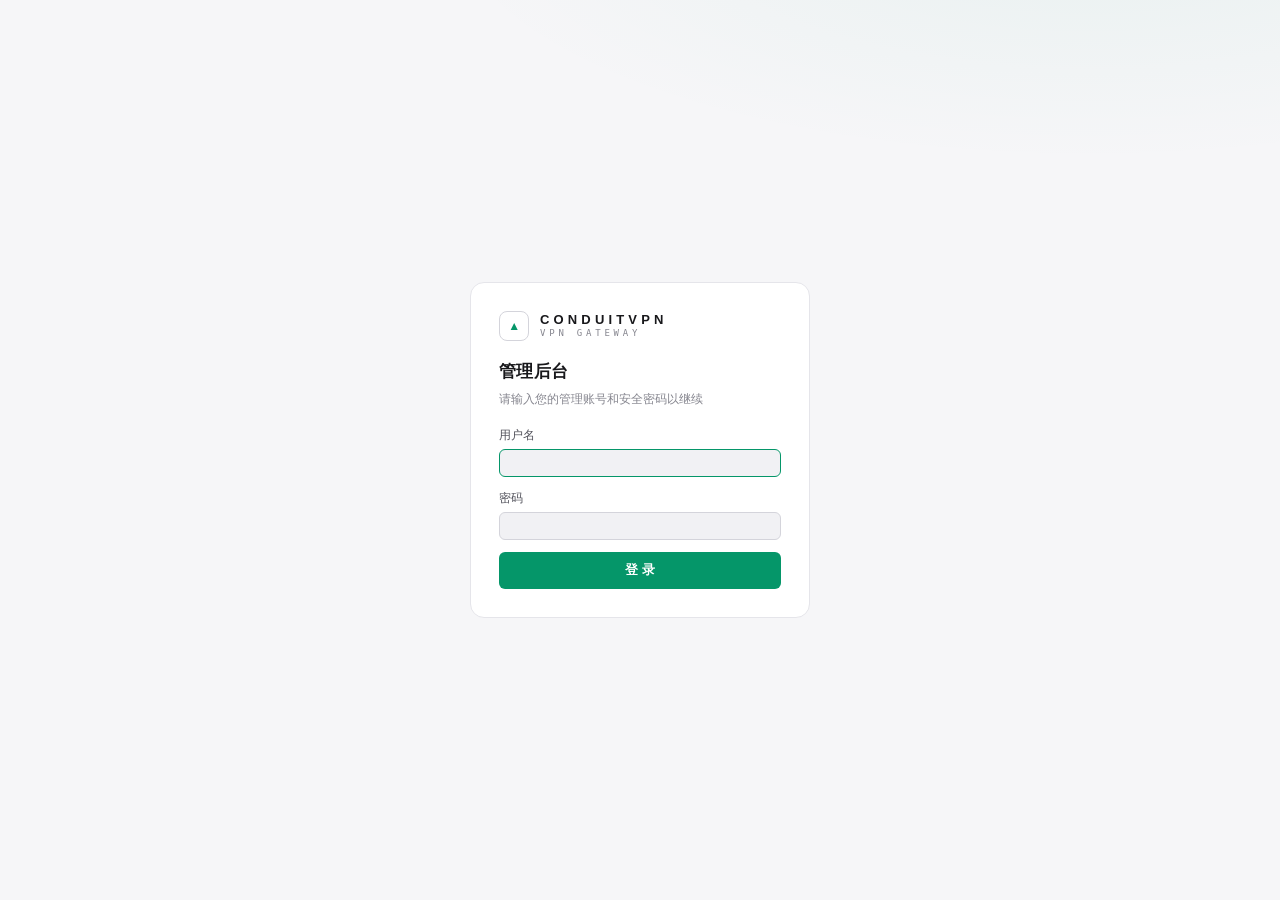
==== internal/webui/static/login.html @ 3f7937a3 "鉴权(仿Python原版): 随机账号密码+secret路径+内存会话30天 - ui_auth.json: 首次运行生成随机 username/password(12位)+secret_path, " ====
<!doctype html>
<html lang="zh-CN">
<head>
<meta charset="utf-8">
<meta name="viewport" content="width=device-width, initial-scale=1">
<meta name="color-scheme" content="dark light">
<title>ConduitVPN · 登录</title>
<script>
  document.documentElement.dataset.theme =
    window.matchMedia("(prefers-color-scheme: light)").matches ? "light" : "dark";
</script>
<link rel="stylesheet" href="./styles.css?v=__VER__">
</head>
<body class="login-body">
  <div class="login-card">
    <div class="brand login-brand">
      <div class="brand-mark" aria-hidden="true"><span>▲</span></div>
      <div class="brand-text">
        <span class="brand-name">CONDUITVPN</span>
        <span class="brand-sub">VPN GATEWAY</span>
      </div>
    </div>
    <h1 class="login-title">管理后台</h1>
    <p class="login-sub">请输入您的管理账号和安全密码以继续</p>
    <form id="login_form" class="login-form">
      <label>用户名
        <input class="input input-block" name="username" required autocomplete="username" autofocus>
      </label>
      <label>密码
        <input class="input input-block" type="password" name="password" required autocomplete="current-password">
      </label>
      <button type="submit" class="btn btn-block" id="submit_btn">登 录</button>
      <p id="login_err" class="login-err" hidden></p>
    </form>
  </div>
<script>
(function () {
  const form = document.getElementById("login_form");
  const btn = document.getElementById("submit_btn");
  const err = document.getElementById("login_err");
  form.addEventListener("submit", async (e) => {
    e.preventDefault();
    btn.disabled = true;
    err.hidden = true;
    try {
      const res = await fetch("./api/login", {
        method: "POST",
        headers: { "Content-Type": "application/json" },
        body: JSON.stringify({ username: form.username.value, password: form.password.value }),
      });
      const data = await res.json().catch(() => ({}));
      if (data.ok) { location.href = "./"; return; }
      err.textContent = data.error || "登录失败";
      err.hidden = false;
    } catch (_) {
      err.textContent = "网络错误，请重试";
      err.hidden = false;
    } finally {
      btn.disabled = false;
    }
  });
})();
</script>
</body>
</html>
---- internal/webui/static/styles.css ----
/* Conduit VPN Gateway — confident dark tech, with a light counterpart.
   One accent (signal green), neutral grays, mono for data. */

:root {
  color-scheme: dark;
  --bg: #09090b;
  --surface: #101013;
  --surface-2: #141418;
  --border: #1e1e24;
  --border-strong: #2b2b33;

  --text: #e8e8ec;
  --text-2: #9a9aa6;
  --text-3: #5c5c68;

  --accent: #34d399;
  --accent-dim: rgba(52, 211, 153, 0.12);
  --accent-border: rgba(52, 211, 153, 0.28);
  --on-accent: #052e22;
  --warn: #fbbf24;
  --error: #f87171;

  --topbar-bg: rgba(9, 9, 11, 0.9);
  --bg-glow: radial-gradient(1100px 420px at 85% -10%, rgba(52, 211, 153, 0.05), transparent 60%);

  --radius: 10px;
  --radius-sm: 6px;
  --mono: ui-monospace, "SF Mono", "Cascadia Mono", "JetBrains Mono", Menlo, Consolas, monospace;
  --sans: -apple-system, BlinkMacSystemFont, "Segoe UI", "PingFang SC", "Microsoft YaHei", Roboto, Helvetica, Arial, sans-serif;
}

[data-theme="light"] {
  color-scheme: light;
  --bg: #f6f6f8;
  --surface: #ffffff;
  --surface-2: #f1f1f4;
  --border: #e5e5ea;
  --border-strong: #d4d4db;

  --text: #18181b;
  --text-2: #52525b;
  --text-3: #86868f;

  --accent: #059669;
  --accent-dim: rgba(5, 150, 105, 0.1);
  --accent-border: rgba(5, 150, 105, 0.32);
  --on-accent: #ffffff;
  --warn: #b45309;
  --error: #dc2626;

  --topbar-bg: rgba(246, 246, 248, 0.92);
  --bg-glow: radial-gradient(1100px 420px at 85% -10%, rgba(5, 150, 105, 0.06), transparent 60%);
}

* { box-sizing: border-box; margin: 0; padding: 0; }

html { background: var(--bg); }

body {
  font-family: var(--sans);
  font-size: 14px;
  line-height: 1.5;
  color: var(--text);
  background: var(--bg-glow), var(--bg);
  min-height: 100dvh;
  -webkit-font-smoothing: antialiased;
}

.mono { font-family: var(--mono); }

/* ---- topbar ---- */
.topbar {
  position: sticky;
  top: 0;
  z-index: 10;
  display: flex;
  align-items: center;
  justify-content: space-between;
  height: 58px;
  padding: 0 22px;
  background: var(--topbar-bg);
  backdrop-filter: blur(10px);
  border-bottom: 1px solid var(--border);
}

.brand { display: flex; align-items: center; gap: 11px; }

.brand-mark {
  width: 30px;
  height: 30px;
  display: grid;
  place-items: center;
  border: 1px solid var(--border-strong);
  border-radius: 8px;
  background: var(--surface);
  color: var(--accent);
  font-size: 12px;
  letter-spacing: -0.5px;
}

.brand-text { display: flex; flex-direction: column; line-height: 1.15; }
.brand-name { font-weight: 700; letter-spacing: 0.32em; font-size: 13px; }
.brand-sub { color: var(--text-3); font-size: 9px; letter-spacing: 0.42em; font-family: var(--mono); }

.topbar-right { display: flex; align-items: center; gap: 12px; }

/* ---- buttons & inputs ---- */
.btn {
  font-family: var(--sans);
  font-size: 12.5px;
  font-weight: 600;
  color: var(--on-accent);
  background: var(--accent);
  border: 1px solid transparent;
  border-radius: var(--radius-sm);
  padding: 7px 14px;
  cursor: pointer;
  transition: transform 0.12s ease, background 0.15s ease, color 0.15s ease;
}
.btn:hover { background: #2ee6a4; }
.btn:active { transform: translateY(1px) scale(0.99); }
.btn:disabled { opacity: 0.5; cursor: default; }

.btn-ghost {
  color: var(--text-2);
  background: transparent;
  border-color: var(--border-strong);
}
.btn-ghost:hover { color: var(--text); background: var(--surface-2); }
.btn-ghost.active { color: var(--accent); border-color: rgba(52, 211, 153, 0.4); }

.btn-icon {
  display: inline-flex;
  align-items: center;
  justify-content: center;
  padding: 6px 9px;
}
.btn-icon svg {
  width: 15px;
  height: 15px;
}

.theme-select {
  width: auto;
  padding: 6px 10px;
}

/* ---- login page ---- */
.login-body {
  display: flex;
  align-items: center;
  justify-content: center;
  min-height: 100dvh;
  padding: 20px;
}
.login-card {
  width: 340px;
  background: var(--surface);
  border: 1px solid var(--border);
  border-radius: 14px;
  padding: 28px;
  display: flex;
  flex-direction: column;
  gap: 6px;
}
.login-brand { margin-bottom: 12px; }
.login-title { font-size: 17px; font-weight: 700; letter-spacing: 0.02em; }
.login-sub { font-size: 12px; color: var(--text-3); }
.login-form {
  display: flex;
  flex-direction: column;
  gap: 12px;
  margin-top: 12px;
}
.login-form .input { background: var(--surface-2); }
.login-form label {
  font-size: 12px;
  color: var(--text-2);
  display: flex;
  flex-direction: column;
  gap: 5px;
}
.input.input-block { width: 100%; }
.btn-block { width: 100%; padding: 9px 0; }
.login-err { font-size: 12px; color: var(--error); margin: 0; }

.input {
  font-family: var(--sans);
  font-size: 12.5px;
  color: var(--text);
  background: var(--surface);
  border: 1px solid var(--border-strong);
  border-radius: var(--radius-sm);
  padding: 6px 10px;
  width: 150px;
  outline: none;
  transition: border-color 0.15s ease;
}
.input:focus { border-color: var(--accent); }
.input::placeholder { color: var(--text-3); }

select.input {
  appearance: none;
  -webkit-appearance: none;
  cursor: pointer;
  padding-right: 26px;
  background-image: linear-gradient(45deg, transparent 50%, var(--text-3) 50%),
    linear-gradient(135deg, var(--text-3) 50%, transparent 50%);
  background-position: calc(100% - 16px) 55%, calc(100% - 11px) 55%;
  background-size: 5px 5px, 5px 5px;
  background-repeat: no-repeat;
}
select.input:focus { border-color: var(--accent); }
select.input option { background: var(--surface); color: var(--text); }

/* ---- status pill ---- */
.pill {
  display: inline-flex;
  align-items: center;
  gap: 7px;
  font-family: var(--mono);
  font-size: 11px;
  letter-spacing: 0.14em;
  padding: 6px 12px;
  border-radius: 999px;
  border: 1px solid var(--border-strong);
  background: var(--surface);
  color: var(--text-2);
}
.pill .dot {
  width: 7px;
  height: 7px;
  border-radius: 50%;
  background: var(--text-3);
}

.pill-connected { color: var(--accent); border-color: rgba(52, 211, 153, 0.35); }
.pill-connected .dot { background: var(--accent); animation: pulse 2s ease-in-out infinite; }

.pill-connecting { color: var(--warn); border-color: rgba(251, 191, 36, 0.35); }
.pill-connecting .dot { background: var(--warn); animation: pulse 0.9s ease-in-out infinite; }

.pill-drifting { color: var(--error); border-color: rgba(248, 113, 113, 0.4); }
.pill-drifting .dot { background: var(--error); animation: pulse 0.6s ease-in-out infinite; }

@keyframes pulse {
  0%, 100% { opacity: 1; transform: scale(1); }
  50% { opacity: 0.35; transform: scale(0.8); }
}
@media (prefers-reduced-motion: reduce) {
  .pill .dot { animation: none; }
}

/* ---- layout ---- */
.layout {
  max-width: 1280px;
  margin: 0 auto;
  padding: 22px;
  display: flex;
  flex-direction: column;
  gap: 18px;
}

/* ---- status cards ---- */
.cards {
  display: grid;
  grid-template-columns: repeat(4, 1fr);
  gap: 12px;
}

.card {
  background: var(--surface);
  border: 1px solid var(--border);
  border-radius: var(--radius);
  padding: 14px 16px;
  display: flex;
  flex-direction: column;
  gap: 6px;
  min-width: 0;
}

.card-label {
  font-size: 11px;
  letter-spacing: 0.14em;
  color: var(--text-3);
  text-transform: uppercase;
}

.card-value {
  font-size: 17px;
  font-weight: 600;
  letter-spacing: -0.01em;
  white-space: nowrap;
  overflow: hidden;
  text-overflow: ellipsis;
}

.card-sub {
  font-size: 11.5px;
  color: var(--text-2);
  white-space: nowrap;
  overflow: hidden;
  text-overflow: ellipsis;
}

/* ---- panels ---- */
.panel {
  background: var(--surface);
  border: 1px solid var(--border);
  border-radius: var(--radius);
  overflow: hidden;
}

.panel-head {
  display: flex;
  align-items: center;
  justify-content: space-between;
  padding: 12px 16px;
  border-bottom: 1px solid var(--border);
}

.panel-head h2 {
  font-size: 12px;
  font-weight: 600;
  letter-spacing: 0.18em;
  color: var(--text-2);
  text-transform: uppercase;
}

.panel-actions { display: flex; align-items: center; gap: 10px; }

.count {
  font-size: 12px;
  color: var(--text-3);
  min-width: 2ch;
  text-align: right;
}

/* ---- route mode ---- */
.route-body {
  display: flex;
  align-items: center;
  gap: 10px;
  padding: 12px 16px;
  flex-wrap: wrap;
}

.seg {
  display: inline-flex;
  border: 1px solid var(--border-strong);
  border-radius: var(--radius-sm);
  overflow: hidden;
  background: var(--surface);
}

.seg-btn {
  font-family: var(--sans);
  font-size: 12.5px;
  color: var(--text-2);
  background: transparent;
  border: none;
  padding: 7px 14px;
  cursor: pointer;
  transition: background 0.15s ease, color 0.15s ease;
}
.seg-btn + .seg-btn { border-left: 1px solid var(--border); }
.seg-btn:hover { color: var(--text); }
.seg-btn.active {
  color: var(--on-accent);
  background: var(--accent);
}

.input-wide { width: 260px; }

/* ---- country multi-select chips ---- */
.country-chips {
  display: flex;
  flex-wrap: wrap;
  gap: 6px;
  max-height: 132px;
  overflow-y: auto;
  padding: 2px;
}

.cc-chip {
  font-family: var(--sans);
  font-size: 11.5px;
  color: var(--text-2);
  background: var(--surface);
  border: 1px solid var(--border-strong);
  border-radius: 999px;
  padding: 4px 10px;
  cursor: pointer;
  transition: background 0.15s ease, color 0.15s ease, border-color 0.15s ease;
  user-select: none;
}
.cc-chip:hover { color: var(--text); border-color: var(--accent-border); }
.cc-chip.selected {
  color: var(--on-accent);
  background: var(--accent);
  border-color: transparent;
}

.route-msg {
  font-size: 12px;
  color: var(--accent);
  min-height: 1em;
}
.route-msg.err { color: var(--error); }

/* ---- latency chart ---- */
.chart-wrap {
  padding: 10px 14px 6px;
}
#lat-chart {
  width: 100%;
  height: 150px;
  display: block;
}

.act-col { width: 64px; text-align: right; }
.btn-lock {
  font-size: 11px;
  padding: 3px 8px;
  font-family: var(--mono);
}

/* ---- node table ---- */
.table-wrap { overflow-x: auto; max-height: 380px; overflow-y: auto; }

table { width: 100%; border-collapse: collapse; }

thead th {
  position: sticky;
  top: 0;
  background: var(--surface-2);
  font-size: 10.5px;
  letter-spacing: 0.12em;
  text-transform: uppercase;
  color: var(--text-3);
  text-align: left;
  padding: 8px 14px;
  border-bottom: 1px solid var(--border);
  cursor: pointer;
  user-select: none;
  white-space: nowrap;
}
thead th:hover { color: var(--text-2); }
thead th.num { text-align: right; }

.sort-hint { opacity: 0.55; font-size: 9px; }

tbody td {
  padding: 7px 14px;
  border-bottom: 1px solid var(--border);
  font-size: 12.5px;
  white-space: nowrap;
  overflow: hidden;
  text-overflow: ellipsis;
  max-width: 240px;
}
tbody tr { transition: background 0.1s ease; }
tbody tr:hover { background: var(--surface-2); }
tbody td.num { text-align: right; font-family: var(--mono); color: var(--text-2); }

.country-code {
  display: inline-block;
  font-family: var(--mono);
  font-size: 10.5px;
  letter-spacing: 0.08em;
  color: var(--accent);
  border: 1px solid var(--accent-border);
  background: var(--accent-dim);
  border-radius: 4px;
  padding: 1px 5px;
}

.host-cell { color: var(--text); font-family: var(--mono); font-size: 11.5px; }
.ip-cell { color: var(--text-2); font-family: var(--mono); font-size: 11.5px; }
.proto-cell { color: var(--text-2); font-size: 11.5px; }

td.lat-ok { color: var(--accent); }
td.lat-mid { color: var(--warn); }
td.lat-dead { color: var(--text-3); }

/* ---- logs ---- */
.log-view {
  height: 300px;
  overflow-y: auto;
  padding: 12px 16px;
  font-size: 11.5px;
  line-height: 1.65;
  background: var(--surface);
  color: var(--text-2);
  white-space: pre-wrap;
  word-break: break-all;
}

.log-line { display: block; }
.log-line .t { color: var(--text-3); }
.log-line.lvl-debug { color: var(--text-3); }
.log-line.lvl-info { color: var(--text-2); }
.log-line.lvl-warn { color: var(--warn); }
.log-line.lvl-error { color: var(--error); }

.empty-note { color: var(--text-3); font-style: italic; }

/* ---- responsive ---- */
@media (max-width: 900px) {
  .cards { grid-template-columns: repeat(2, 1fr); }
}
@media (max-width: 560px) {
  .cards { grid-template-columns: 1fr; }
  .layout { padding: 14px; }
  .brand-sub { display: none; }
  .input { width: 110px; }
}
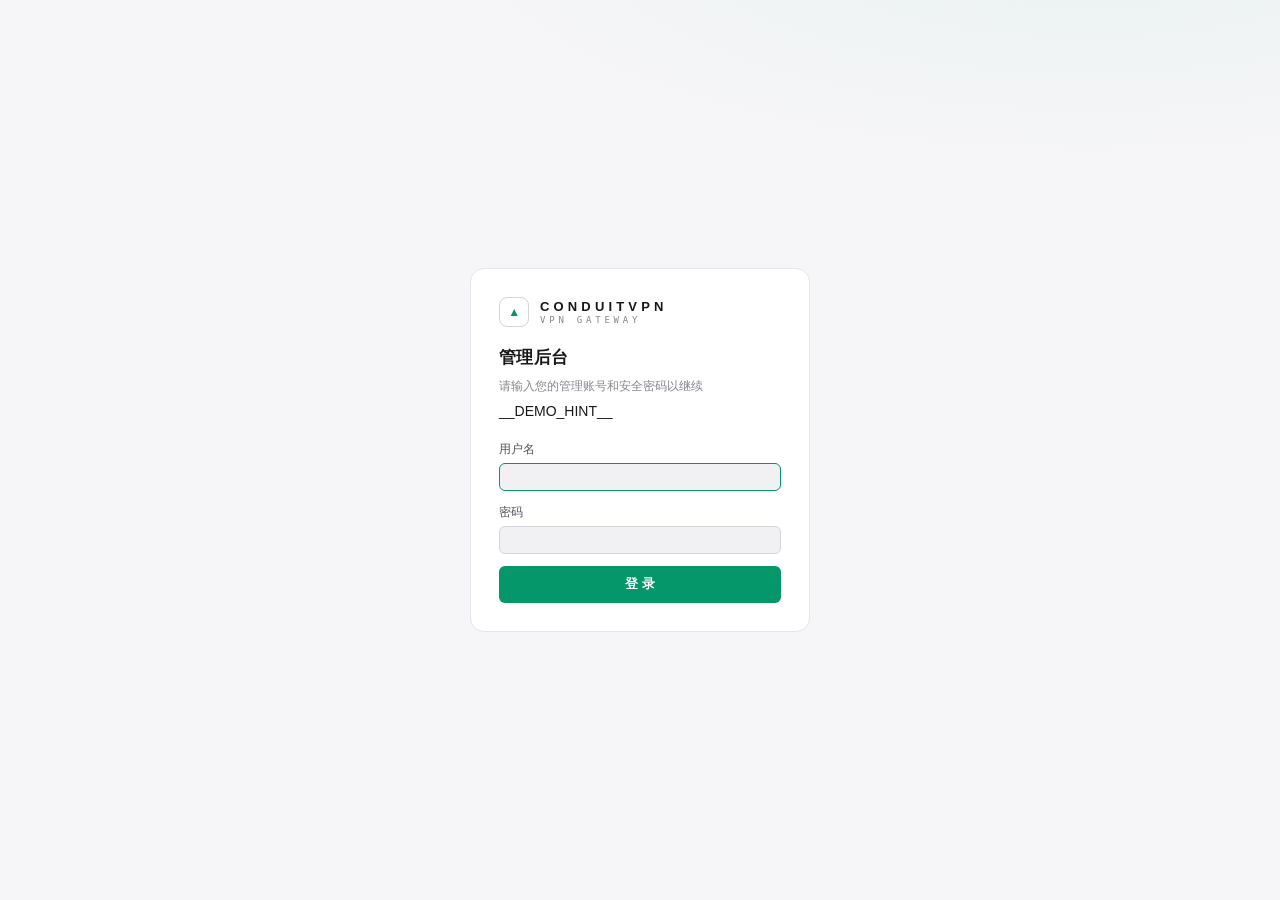
==== commit 36521042: "UI: demo 入口跳转与登录提示" ====
--- a/internal/webui/static/login.html
+++ b/internal/webui/static/login.html
@@ -22,6 +22,7 @@
     </div>
     <h1 class="login-title">管理后台</h1>
     <p class="login-sub">请输入您的管理账号和安全密码以继续</p>
+    __DEMO_HINT__
     <form id="login_form" class="login-form">
       <label>用户名
         <input class="input input-block" name="username" required autocomplete="username" autofocus>
--- a/internal/webui/static/styles.css
+++ b/internal/webui/static/styles.css
@@ -139,11 +139,42 @@
   width: 15px;
   height: 15px;
 }
-
-.theme-select {
-  width: auto;
-  padding: 6px 10px;
-}
+.btn-icon svg[hidden] { display: none; }
+
+.theme-menu-wrap { position: relative; }
+.theme-menu {
+  position: absolute;
+  top: calc(100% + 8px);
+  right: 0;
+  z-index: 20;
+  display: flex;
+  gap: 4px;
+  padding: 5px;
+  border: 1px solid var(--border-strong);
+  border-radius: var(--radius-sm);
+  background: var(--surface);
+  box-shadow: 0 10px 24px rgba(0, 0, 0, 0.24);
+}
+.theme-menu[hidden] { display: none; }
+.theme-option {
+  display: inline-flex;
+  align-items: center;
+  justify-content: center;
+  width: 30px;
+  height: 30px;
+  color: var(--text-2);
+  background: transparent;
+  border: 1px solid transparent;
+  border-radius: var(--radius-sm);
+  cursor: pointer;
+}
+.theme-option:hover,
+.theme-option.active {
+  color: var(--accent);
+  background: var(--accent-dim);
+  border-color: var(--accent-border);
+}
+.theme-option svg { width: 15px; height: 15px; }
 
 /* ---- login page ---- */
 .login-body {
@@ -166,6 +197,18 @@
 .login-brand { margin-bottom: 12px; }
 .login-title { font-size: 17px; font-weight: 700; letter-spacing: 0.02em; }
 .login-sub { font-size: 12px; color: var(--text-3); }
+.login-demo-hint {
+  display: flex;
+  justify-content: space-between;
+  margin-top: 8px;
+  padding: 7px 9px;
+  color: var(--accent);
+  background: var(--accent-dim);
+  border: 1px solid var(--accent-border);
+  border-radius: var(--radius-sm);
+  font-family: var(--mono);
+  font-size: 11px;
+}
 .login-form {
   display: flex;
   flex-direction: column;
@@ -260,6 +303,24 @@
   flex-direction: column;
   gap: 18px;
 }
+
+.site-footer {
+  max-width: 1280px;
+  margin: 0 auto;
+  padding: 4px 22px 24px;
+  display: flex;
+  justify-content: space-between;
+  gap: 16px;
+  color: var(--text-3);
+  font-family: var(--mono);
+  font-size: 10px;
+  letter-spacing: 0.06em;
+}
+.site-footer a {
+  color: var(--text-2);
+  text-decoration: none;
+}
+.site-footer a:hover { color: var(--accent); }
 
 /* ---- status cards ---- */
 .cards {
@@ -512,6 +573,7 @@
 @media (max-width: 560px) {
   .cards { grid-template-columns: 1fr; }
   .layout { padding: 14px; }
+  .site-footer { padding: 4px 14px 20px; }
   .brand-sub { display: none; }
   .input { width: 110px; }
 }
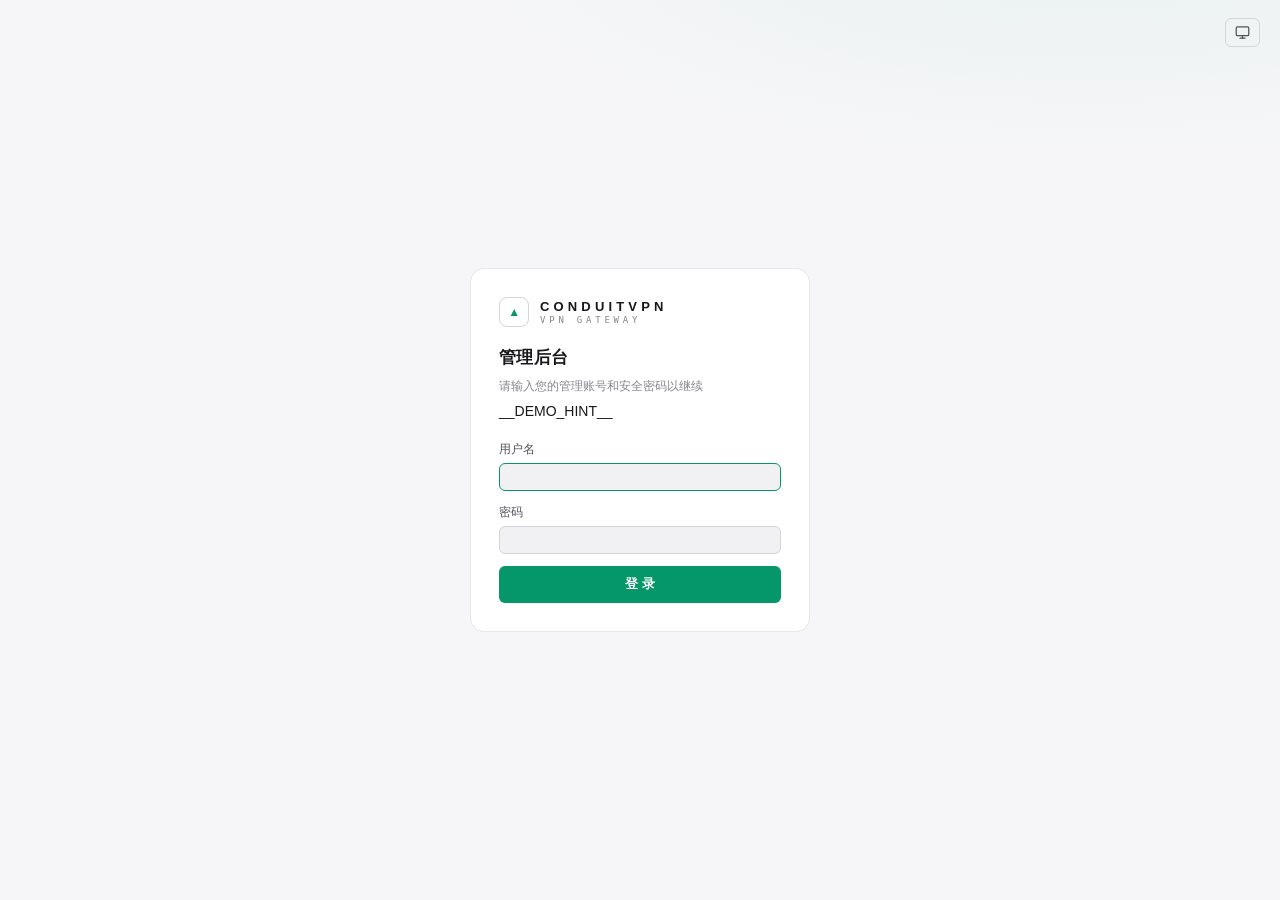
==== commit 66bbde04: "UI: 登录页主题切换与日志本地时间" ====
--- a/internal/webui/static/login.html
+++ b/internal/webui/static/login.html
@@ -5,13 +5,28 @@
 <meta name="viewport" content="width=device-width, initial-scale=1">
 <meta name="color-scheme" content="dark light">
 <title>ConduitVPN · 登录</title>
-<script>
-  document.documentElement.dataset.theme =
-    window.matchMedia("(prefers-color-scheme: light)").matches ? "light" : "dark";
-</script>
+<script src="./theme.js?v=__VER__"></script>
 <link rel="stylesheet" href="./styles.css?v=__VER__">
 </head>
 <body class="login-body">
+  <div class="login-theme-control theme-menu-wrap" data-theme-control>
+    <button class="btn btn-ghost btn-icon" type="button" data-theme-button title="主题：跟随系统" aria-label="打开主题菜单" aria-haspopup="menu" aria-expanded="false">
+      <svg data-theme-icon="light" viewBox="0 0 24 24" fill="none" stroke="currentColor" stroke-width="2" stroke-linecap="round" stroke-linejoin="round" aria-hidden="true" hidden><circle cx="12" cy="12" r="4"/><path d="M12 2v2M12 20v2M4.93 4.93l1.41 1.41M17.66 17.66l1.41 1.41M2 12h2M20 12h2M4.93 19.07l-1.41-1.41M17.66 6.34l1.41-1.41"/></svg>
+      <svg data-theme-icon="dark" viewBox="0 0 24 24" fill="none" stroke="currentColor" stroke-width="2" stroke-linecap="round" stroke-linejoin="round" aria-hidden="true" hidden><path d="M21 12.79A9 9 0 1 1 11.21 3 7 7 0 0 0 21 12.79z"/></svg>
+      <svg data-theme-icon="system" viewBox="0 0 24 24" fill="none" stroke="currentColor" stroke-width="2" stroke-linecap="round" stroke-linejoin="round" aria-hidden="true"><rect x="2" y="3" width="20" height="14" rx="2"/><line x1="8" y1="21" x2="16" y2="21"/><line x1="12" y1="17" x2="12" y2="21"/></svg>
+    </button>
+    <div class="theme-menu" data-theme-menu role="menu" hidden>
+      <button class="theme-option" type="button" role="menuitemradio" data-theme="system" title="跟随系统" aria-label="跟随系统" aria-checked="true">
+        <svg viewBox="0 0 24 24" fill="none" stroke="currentColor" stroke-width="2" stroke-linecap="round" stroke-linejoin="round" aria-hidden="true"><rect x="2" y="3" width="20" height="14" rx="2"/><line x1="8" y1="21" x2="16" y2="21"/><line x1="12" y1="17" x2="12" y2="21"/></svg>
+      </button>
+      <button class="theme-option" type="button" role="menuitemradio" data-theme="dark" title="深色" aria-label="深色" aria-checked="false">
+        <svg viewBox="0 0 24 24" fill="none" stroke="currentColor" stroke-width="2" stroke-linecap="round" stroke-linejoin="round" aria-hidden="true"><path d="M21 12.79A9 9 0 1 1 11.21 3 7 7 0 0 0 21 12.79z"/></svg>
+      </button>
+      <button class="theme-option" type="button" role="menuitemradio" data-theme="light" title="浅色" aria-label="浅色" aria-checked="false">
+        <svg viewBox="0 0 24 24" fill="none" stroke="currentColor" stroke-width="2" stroke-linecap="round" stroke-linejoin="round" aria-hidden="true"><circle cx="12" cy="12" r="4"/><path d="M12 2v2M12 20v2M4.93 4.93l1.41 1.41M17.66 17.66l1.41 1.41M2 12h2M20 12h2M4.93 19.07l-1.41-1.41M17.66 6.34l1.41-1.41"/></svg>
+      </button>
+    </div>
+  </div>
   <div class="login-card">
     <div class="brand login-brand">
       <div class="brand-mark" aria-hidden="true"><span>▲</span></div>
@@ -34,33 +49,6 @@
       <p id="login_err" class="login-err" hidden></p>
     </form>
   </div>
-<script>
-(function () {
-  const form = document.getElementById("login_form");
-  const btn = document.getElementById("submit_btn");
-  const err = document.getElementById("login_err");
-  form.addEventListener("submit", async (e) => {
-    e.preventDefault();
-    btn.disabled = true;
-    err.hidden = true;
-    try {
-      const res = await fetch("./api/login", {
-        method: "POST",
-        headers: { "Content-Type": "application/json" },
-        body: JSON.stringify({ username: form.username.value, password: form.password.value }),
-      });
-      const data = await res.json().catch(() => ({}));
-      if (data.ok) { location.href = "./"; return; }
-      err.textContent = data.error || "登录失败";
-      err.hidden = false;
-    } catch (_) {
-      err.textContent = "网络错误，请重试";
-      err.hidden = false;
-    } finally {
-      btn.disabled = false;
-    }
-  });
-})();
-</script>
+<script src="./login.js?v=__VER__"></script>
 </body>
 </html>
--- a/internal/webui/static/styles.css
+++ b/internal/webui/static/styles.css
@@ -183,6 +183,12 @@
   justify-content: center;
   min-height: 100dvh;
   padding: 20px;
+}
+.login-theme-control {
+  position: fixed;
+  top: 18px;
+  right: 20px;
+  z-index: 10;
 }
 .login-card {
   width: 340px;
@@ -536,6 +542,8 @@
   padding: 1px 5px;
 }
 
+.country-name { margin-left: 7px; color: var(--text-2); }
+
 .host-cell { color: var(--text); font-family: var(--mono); font-size: 11.5px; }
 .ip-cell { color: var(--text-2); font-family: var(--mono); font-size: 11.5px; }
 .proto-cell { color: var(--text-2); font-size: 11.5px; }
@@ -576,4 +584,5 @@
   .site-footer { padding: 4px 14px 20px; }
   .brand-sub { display: none; }
   .input { width: 110px; }
-}
+  .login-theme-control { top: 12px; right: 12px; }
+}
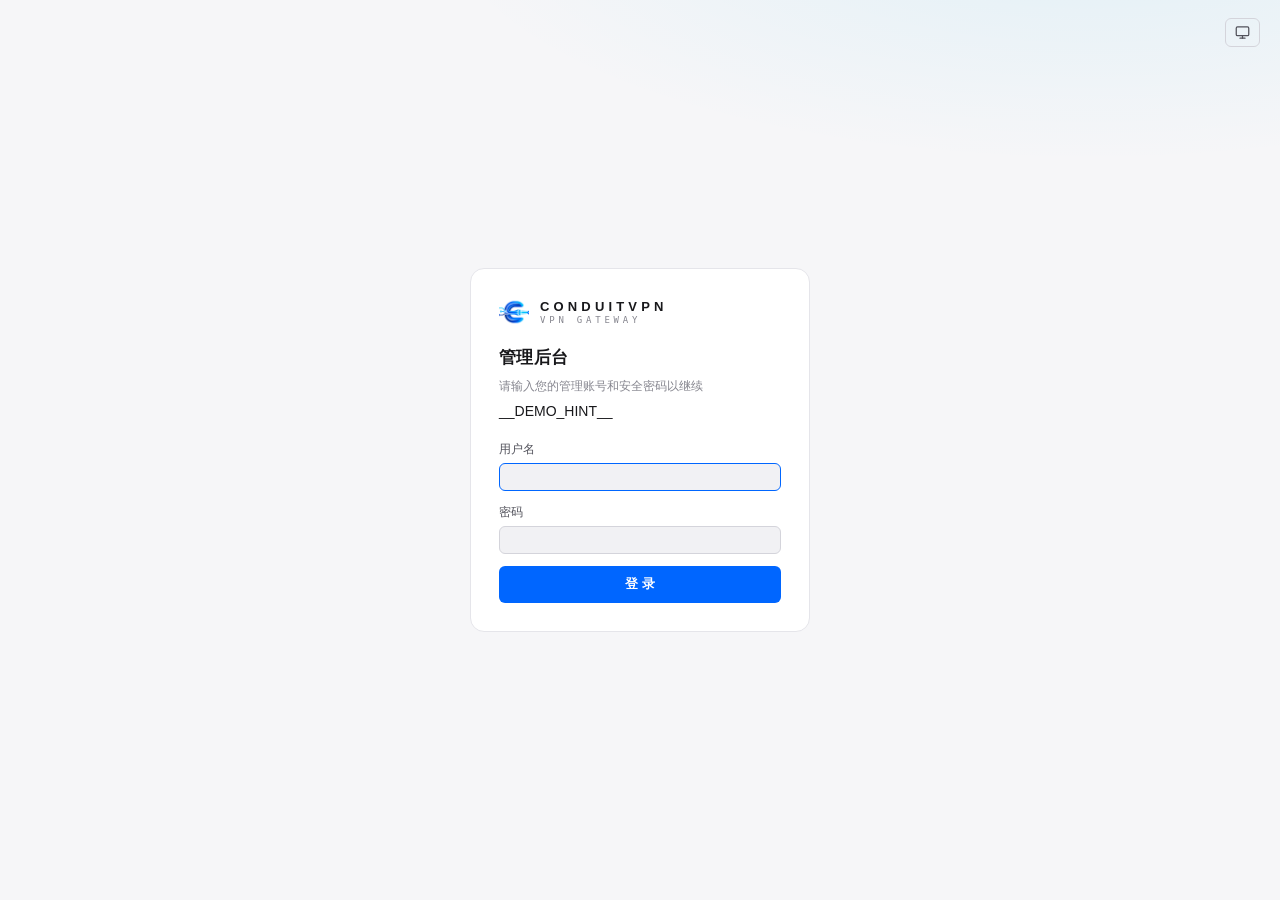
==== commit 76b04701: "UI: 更新 Logo 及网站图标" ====
--- a/internal/webui/static/login.html
+++ b/internal/webui/static/login.html
@@ -5,6 +5,11 @@
 <meta name="viewport" content="width=device-width, initial-scale=1">
 <meta name="color-scheme" content="dark light">
 <title>ConduitVPN · 登录</title>
+<link rel="icon" href="./favicon.ico?v=__VER__" sizes="any">
+<link rel="icon" type="image/png" href="./favicon-16x16.png?v=__VER__" sizes="16x16">
+<link rel="icon" type="image/png" href="./favicon-32x32.png?v=__VER__" sizes="32x32">
+<link rel="apple-touch-icon" href="./apple-touch-icon.png?v=__VER__" sizes="180x180">
+<link rel="manifest" href="./site.webmanifest?v=__VER__">
 <script src="./theme.js?v=__VER__"></script>
 <link rel="stylesheet" href="./styles.css?v=__VER__">
 </head>
@@ -29,7 +34,7 @@
   </div>
   <div class="login-card">
     <div class="brand login-brand">
-      <div class="brand-mark" aria-hidden="true"><span>▲</span></div>
+      <div class="brand-mark" aria-hidden="true"><img src="./brand-mark.png?v=__VER__" alt=""></div>
       <div class="brand-text">
         <span class="brand-name">CONDUITVPN</span>
         <span class="brand-sub">VPN GATEWAY</span>
--- a/internal/webui/static/styles.css
+++ b/internal/webui/static/styles.css
@@ -1,5 +1,5 @@
 /* Conduit VPN Gateway — confident dark tech, with a light counterpart.
-   One accent (signal green), neutral grays, mono for data. */
+   Conduit blue is the primary action color; cyan reserves the signal glow. */
 
 :root {
   color-scheme: dark;
@@ -13,15 +13,17 @@
   --text-2: #9a9aa6;
   --text-3: #5c5c68;
 
-  --accent: #34d399;
-  --accent-dim: rgba(52, 211, 153, 0.12);
-  --accent-border: rgba(52, 211, 153, 0.28);
-  --on-accent: #052e22;
+  --accent: #0066ff;
+  --accent-strong: #0052cc;
+  --accent-glow: #00ccff;
+  --accent-dim: rgba(0, 102, 255, 0.13);
+  --accent-border: rgba(0, 153, 255, 0.36);
+  --on-accent: #ffffff;
   --warn: #fbbf24;
   --error: #f87171;
 
   --topbar-bg: rgba(9, 9, 11, 0.9);
-  --bg-glow: radial-gradient(1100px 420px at 85% -10%, rgba(52, 211, 153, 0.05), transparent 60%);
+  --bg-glow: radial-gradient(1100px 420px at 85% -10%, rgba(0, 204, 255, 0.09), transparent 60%);
 
   --radius: 10px;
   --radius-sm: 6px;
@@ -41,15 +43,17 @@
   --text-2: #52525b;
   --text-3: #86868f;
 
-  --accent: #059669;
-  --accent-dim: rgba(5, 150, 105, 0.1);
-  --accent-border: rgba(5, 150, 105, 0.32);
+  --accent: #0066ff;
+  --accent-strong: #0052cc;
+  --accent-glow: #00aee6;
+  --accent-dim: rgba(0, 102, 255, 0.09);
+  --accent-border: rgba(0, 102, 255, 0.32);
   --on-accent: #ffffff;
   --warn: #b45309;
   --error: #dc2626;
 
   --topbar-bg: rgba(246, 246, 248, 0.92);
-  --bg-glow: radial-gradient(1100px 420px at 85% -10%, rgba(5, 150, 105, 0.06), transparent 60%);
+  --bg-glow: radial-gradient(1100px 420px at 85% -10%, rgba(0, 174, 230, 0.09), transparent 60%);
 }
 
 * { box-sizing: border-box; margin: 0; padding: 0; }
@@ -88,14 +92,13 @@
 .brand-mark {
   width: 30px;
   height: 30px;
-  display: grid;
-  place-items: center;
-  border: 1px solid var(--border-strong);
-  border-radius: 8px;
-  background: var(--surface);
-  color: var(--accent);
-  font-size: 12px;
-  letter-spacing: -0.5px;
+  flex: 0 0 30px;
+}
+.brand-mark img {
+  display: block;
+  width: 100%;
+  height: 100%;
+  object-fit: contain;
 }
 
 .brand-text { display: flex; flex-direction: column; line-height: 1.15; }
@@ -117,7 +120,7 @@
   cursor: pointer;
   transition: transform 0.12s ease, background 0.15s ease, color 0.15s ease;
 }
-.btn:hover { background: #2ee6a4; }
+.btn:hover { background: var(--accent-strong); }
 .btn:active { transform: translateY(1px) scale(0.99); }
 .btn:disabled { opacity: 0.5; cursor: default; }
 
@@ -127,7 +130,7 @@
   border-color: var(--border-strong);
 }
 .btn-ghost:hover { color: var(--text); background: var(--surface-2); }
-.btn-ghost.active { color: var(--accent); border-color: rgba(52, 211, 153, 0.4); }
+.btn-ghost.active { color: var(--accent); border-color: var(--accent-border); }
 
 .btn-icon {
   display: inline-flex;
@@ -283,7 +286,7 @@
   background: var(--text-3);
 }
 
-.pill-connected { color: var(--accent); border-color: rgba(52, 211, 153, 0.35); }
+.pill-connected { color: var(--accent-glow); border-color: var(--accent-border); }
 .pill-connected .dot { background: var(--accent); animation: pulse 2s ease-in-out infinite; }
 
 .pill-connecting { color: var(--warn); border-color: rgba(251, 191, 36, 0.35); }
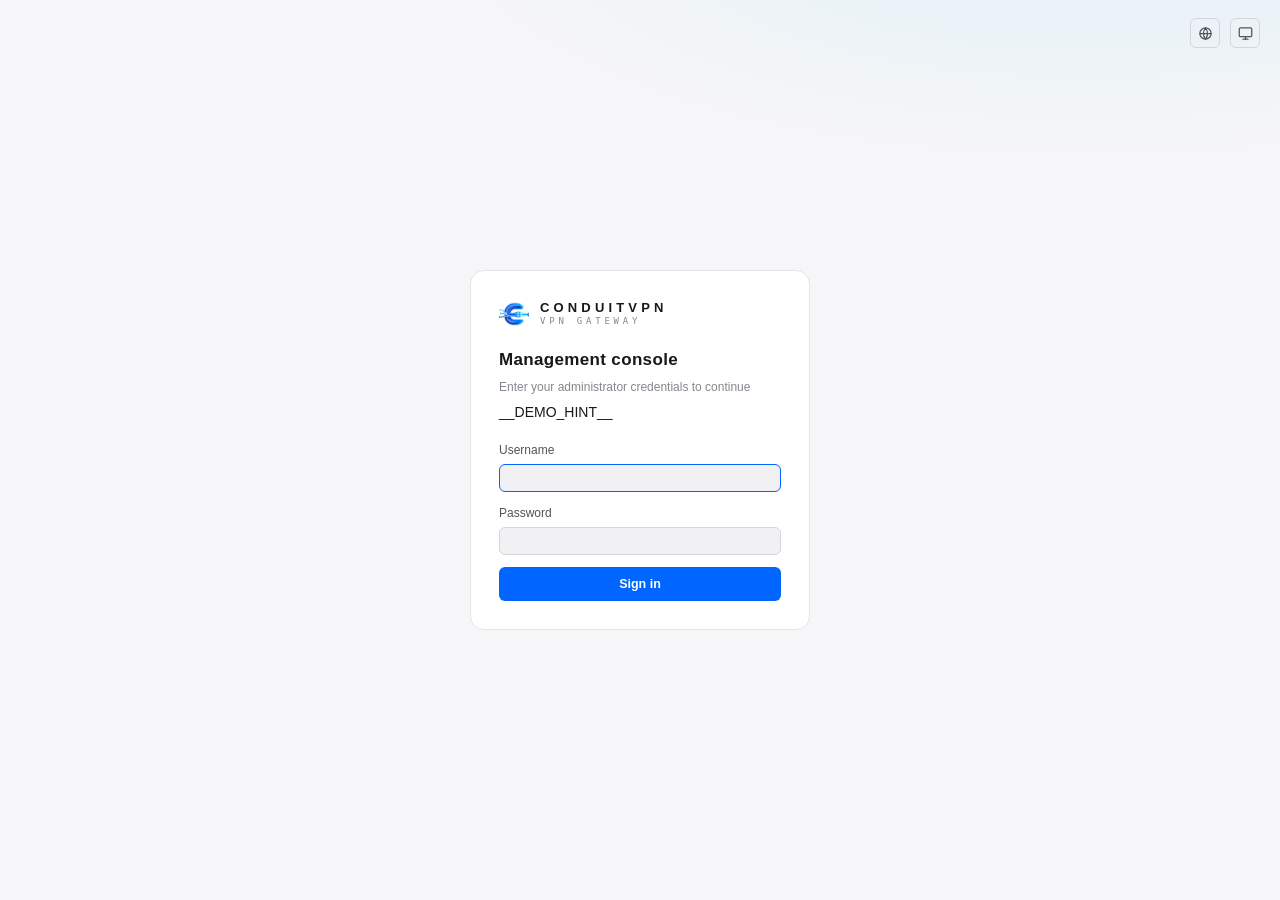
==== commit cf08a100: "UI: 增加中英繁三语支持" ====
--- a/internal/webui/static/login.html
+++ b/internal/webui/static/login.html
@@ -1,59 +1,43 @@
 <!doctype html>
-<html lang="zh-CN">
+<html lang="en">
 <head>
 <meta charset="utf-8">
 <meta name="viewport" content="width=device-width, initial-scale=1">
 <meta name="color-scheme" content="dark light">
-<title>ConduitVPN · 登录</title>
+<title data-page-title="page.login">ConduitVPN · Sign in</title>
 <link rel="icon" href="./favicon.ico?v=__VER__" sizes="any">
 <link rel="icon" type="image/png" href="./favicon-16x16.png?v=__VER__" sizes="16x16">
 <link rel="icon" type="image/png" href="./favicon-32x32.png?v=__VER__" sizes="32x32">
 <link rel="apple-touch-icon" href="./apple-touch-icon.png?v=__VER__" sizes="180x180">
 <link rel="manifest" href="./site.webmanifest?v=__VER__">
+<script src="./i18n.js?v=__VER__"></script>
 <script src="./theme.js?v=__VER__"></script>
 <link rel="stylesheet" href="./styles.css?v=__VER__">
 </head>
 <body class="login-body">
-  <div class="login-theme-control theme-menu-wrap" data-theme-control>
-    <button class="btn btn-ghost btn-icon" type="button" data-theme-button title="主题：跟随系统" aria-label="打开主题菜单" aria-haspopup="menu" aria-expanded="false">
-      <svg data-theme-icon="light" viewBox="0 0 24 24" fill="none" stroke="currentColor" stroke-width="2" stroke-linecap="round" stroke-linejoin="round" aria-hidden="true" hidden><circle cx="12" cy="12" r="4"/><path d="M12 2v2M12 20v2M4.93 4.93l1.41 1.41M17.66 17.66l1.41 1.41M2 12h2M20 12h2M4.93 19.07l-1.41-1.41M17.66 6.34l1.41-1.41"/></svg>
-      <svg data-theme-icon="dark" viewBox="0 0 24 24" fill="none" stroke="currentColor" stroke-width="2" stroke-linecap="round" stroke-linejoin="round" aria-hidden="true" hidden><path d="M21 12.79A9 9 0 1 1 11.21 3 7 7 0 0 0 21 12.79z"/></svg>
-      <svg data-theme-icon="system" viewBox="0 0 24 24" fill="none" stroke="currentColor" stroke-width="2" stroke-linecap="round" stroke-linejoin="round" aria-hidden="true"><rect x="2" y="3" width="20" height="14" rx="2"/><line x1="8" y1="21" x2="16" y2="21"/><line x1="12" y1="17" x2="12" y2="21"/></svg>
-    </button>
-    <div class="theme-menu" data-theme-menu role="menu" hidden>
-      <button class="theme-option" type="button" role="menuitemradio" data-theme="system" title="跟随系统" aria-label="跟随系统" aria-checked="true">
-        <svg viewBox="0 0 24 24" fill="none" stroke="currentColor" stroke-width="2" stroke-linecap="round" stroke-linejoin="round" aria-hidden="true"><rect x="2" y="3" width="20" height="14" rx="2"/><line x1="8" y1="21" x2="16" y2="21"/><line x1="12" y1="17" x2="12" y2="21"/></svg>
+  <div class="login-controls">
+    <div class="language-menu-wrap" data-language-control>
+      <button class="btn btn-ghost btn-icon language-button" type="button" data-language-button title="Select language" aria-label="Open language menu" aria-haspopup="menu" aria-expanded="false"><svg viewBox="0 0 24 24" fill="none" stroke="currentColor" stroke-width="2" stroke-linecap="round" stroke-linejoin="round" aria-hidden="true"><circle cx="12" cy="12" r="9"/><path d="M3 12h18M12 3a14 14 0 0 1 0 18M12 3a14 14 0 0 0 0 18"/></svg></button>
+      <div class="language-menu" data-language-menu role="menu" hidden>
+        <button class="language-option" type="button" role="menuitemradio" data-language="zh-CN" aria-checked="false">简体中文</button>
+        <button class="language-option" type="button" role="menuitemradio" data-language="zh-TW" aria-checked="false">繁體中文</button>
+        <button class="language-option" type="button" role="menuitemradio" data-language="en" aria-checked="true">English</button>
+      </div>
+    </div>
+    <div class="theme-menu-wrap" data-theme-control>
+      <button class="btn btn-ghost btn-icon" type="button" data-theme-button title="Theme: System" aria-label="Open theme menu" data-i18n-aria-label="theme.menu" aria-haspopup="menu" aria-expanded="false">
+        <svg data-theme-icon="light" viewBox="0 0 24 24" fill="none" stroke="currentColor" stroke-width="2" stroke-linecap="round" stroke-linejoin="round" aria-hidden="true" hidden><circle cx="12" cy="12" r="4"/><path d="M12 2v2M12 20v2M4.93 4.93l1.41 1.41M17.66 17.66l1.41 1.41M2 12h2M20 12h2M4.93 19.07l-1.41-1.41M17.66 6.34l1.41-1.41"/></svg>
+        <svg data-theme-icon="dark" viewBox="0 0 24 24" fill="none" stroke="currentColor" stroke-width="2" stroke-linecap="round" stroke-linejoin="round" aria-hidden="true" hidden><path d="M21 12.79A9 9 0 1 1 11.21 3 7 7 0 0 0 21 12.79z"/></svg>
+        <svg data-theme-icon="system" viewBox="0 0 24 24" fill="none" stroke="currentColor" stroke-width="2" stroke-linecap="round" stroke-linejoin="round" aria-hidden="true"><rect x="2" y="3" width="20" height="14" rx="2"/><line x1="8" y1="21" x2="16" y2="21"/><line x1="12" y1="17" x2="12" y2="21"/></svg>
       </button>
-      <button class="theme-option" type="button" role="menuitemradio" data-theme="dark" title="深色" aria-label="深色" aria-checked="false">
-        <svg viewBox="0 0 24 24" fill="none" stroke="currentColor" stroke-width="2" stroke-linecap="round" stroke-linejoin="round" aria-hidden="true"><path d="M21 12.79A9 9 0 1 1 11.21 3 7 7 0 0 0 21 12.79z"/></svg>
-      </button>
-      <button class="theme-option" type="button" role="menuitemradio" data-theme="light" title="浅色" aria-label="浅色" aria-checked="false">
-        <svg viewBox="0 0 24 24" fill="none" stroke="currentColor" stroke-width="2" stroke-linecap="round" stroke-linejoin="round" aria-hidden="true"><circle cx="12" cy="12" r="4"/><path d="M12 2v2M12 20v2M4.93 4.93l1.41 1.41M17.66 17.66l1.41 1.41M2 12h2M20 12h2M4.93 19.07l-1.41-1.41M17.66 6.34l1.41-1.41"/></svg>
-      </button>
+      <div class="theme-menu" data-theme-menu role="menu" hidden>
+        <button class="theme-option" type="button" role="menuitemradio" data-theme="system" data-i18n-title="theme.system" data-i18n-aria-label="theme.system" aria-checked="true"><svg viewBox="0 0 24 24" fill="none" stroke="currentColor" stroke-width="2" stroke-linecap="round" stroke-linejoin="round" aria-hidden="true"><rect x="2" y="3" width="20" height="14" rx="2"/><line x1="8" y1="21" x2="16" y2="21"/><line x1="12" y1="17" x2="12" y2="21"/></svg></button>
+        <button class="theme-option" type="button" role="menuitemradio" data-theme="dark" data-i18n-title="theme.dark" data-i18n-aria-label="theme.dark" aria-checked="false"><svg viewBox="0 0 24 24" fill="none" stroke="currentColor" stroke-width="2" stroke-linecap="round" stroke-linejoin="round" aria-hidden="true"><path d="M21 12.79A9 9 0 1 1 11.21 3 7 7 0 0 0 21 12.79z"/></svg></button>
+        <button class="theme-option" type="button" role="menuitemradio" data-theme="light" data-i18n-title="theme.light" data-i18n-aria-label="theme.light" aria-checked="false"><svg viewBox="0 0 24 24" fill="none" stroke="currentColor" stroke-width="2" stroke-linecap="round" stroke-linejoin="round" aria-hidden="true"><circle cx="12" cy="12" r="4"/><path d="M12 2v2M12 20v2M4.93 4.93l1.41 1.41M17.66 17.66l1.41 1.41M2 12h2M20 12h2M4.93 19.07l-1.41 1.41M17.66 6.34l1.41-1.41"/></svg></button>
+      </div>
     </div>
   </div>
-  <div class="login-card">
-    <div class="brand login-brand">
-      <div class="brand-mark" aria-hidden="true"><img src="./brand-mark.png?v=__VER__" alt=""></div>
-      <div class="brand-text">
-        <span class="brand-name">CONDUITVPN</span>
-        <span class="brand-sub">VPN GATEWAY</span>
-      </div>
-    </div>
-    <h1 class="login-title">管理后台</h1>
-    <p class="login-sub">请输入您的管理账号和安全密码以继续</p>
-    __DEMO_HINT__
-    <form id="login_form" class="login-form">
-      <label>用户名
-        <input class="input input-block" name="username" required autocomplete="username" autofocus>
-      </label>
-      <label>密码
-        <input class="input input-block" type="password" name="password" required autocomplete="current-password">
-      </label>
-      <button type="submit" class="btn btn-block" id="submit_btn">登 录</button>
-      <p id="login_err" class="login-err" hidden></p>
-    </form>
-  </div>
+  <div class="login-card"><div class="brand login-brand"><div class="brand-mark" aria-hidden="true"><img src="./brand-mark.png?v=__VER__" alt=""></div><div class="brand-text"><span class="brand-name">CONDUITVPN</span><span class="brand-sub">VPN GATEWAY</span></div></div><h1 class="login-title" data-i18n="login.title">Management console</h1><p class="login-sub" data-i18n="login.subtitle">Enter your administrator credentials to continue</p>__DEMO_HINT__<form id="login_form" class="login-form"><label><span data-i18n="login.username">Username</span><input class="input input-block" name="username" required autocomplete="username" autofocus></label><label><span data-i18n="login.password">Password</span><input class="input input-block" type="password" name="password" required autocomplete="current-password"></label><button type="submit" class="btn btn-block" id="submit_btn" data-i18n="login.submit">Sign in</button><p id="login_err" class="login-err" hidden></p></form></div>
 <script src="./login.js?v=__VER__"></script>
 </body>
 </html>
--- a/internal/webui/static/styles.css
+++ b/internal/webui/static/styles.css
@@ -105,7 +105,7 @@
 .brand-name { font-weight: 700; letter-spacing: 0.32em; font-size: 13px; }
 .brand-sub { color: var(--text-3); font-size: 9px; letter-spacing: 0.42em; font-family: var(--mono); }
 
-.topbar-right { display: flex; align-items: center; gap: 12px; }
+.topbar-right { display: flex; flex: 0 0 auto; align-items: center; gap: 10px; }
 
 /* ---- buttons & inputs ---- */
 .btn {
@@ -118,6 +118,7 @@
   border-radius: var(--radius-sm);
   padding: 7px 14px;
   cursor: pointer;
+  white-space: nowrap;
   transition: transform 0.12s ease, background 0.15s ease, color 0.15s ease;
 }
 .btn:hover { background: var(--accent-strong); }
@@ -143,8 +144,22 @@
   height: 15px;
 }
 .btn-icon svg[hidden] { display: none; }
+.btn-card-icon { width: 26px; height: 26px; padding: 5px; margin: -4px 0 -4px auto; }
 
 .theme-menu-wrap { position: relative; }
+.language-menu-wrap { position: relative; }
+.language-button {
+  width: 30px;
+  height: 30px;
+  padding: 0;
+}
+.language-button svg { width: 15px; height: 15px; }
+.topbar-right [data-theme-button],
+.login-controls [data-theme-button] {
+  width: 30px;
+  height: 30px;
+  padding: 0;
+}
 .theme-menu {
   position: absolute;
   top: calc(100% + 8px);
@@ -178,6 +193,33 @@
   border-color: var(--accent-border);
 }
 .theme-option svg { width: 15px; height: 15px; }
+.language-menu {
+  position: absolute;
+  top: calc(100% + 8px);
+  right: 0;
+  z-index: 20;
+  display: flex;
+  flex-direction: column;
+  min-width: 110px;
+  padding: 5px;
+  border: 1px solid var(--border-strong);
+  border-radius: var(--radius-sm);
+  background: var(--surface);
+  box-shadow: 0 10px 24px rgba(0, 0, 0, 0.24);
+}
+.language-menu[hidden] { display: none; }
+.language-option {
+  padding: 6px 8px;
+  color: var(--text-2);
+  background: transparent;
+  border: 1px solid transparent;
+  border-radius: var(--radius-sm);
+  font: 12px var(--sans);
+  text-align: left;
+  cursor: pointer;
+}
+.language-option:hover,
+.language-option.active { color: var(--accent); background: var(--accent-dim); border-color: var(--accent-border); }
 
 /* ---- login page ---- */
 .login-body {
@@ -187,11 +229,14 @@
   min-height: 100dvh;
   padding: 20px;
 }
-.login-theme-control {
+.login-controls {
   position: fixed;
   top: 18px;
   right: 20px;
   z-index: 10;
+  display: flex;
+  align-items: center;
+  gap: 10px;
 }
 .login-card {
   width: 340px;
@@ -269,6 +314,7 @@
 .pill {
   display: inline-flex;
   align-items: center;
+  white-space: nowrap;
   gap: 7px;
   font-family: var(--mono);
   font-size: 11px;
@@ -348,6 +394,8 @@
   gap: 6px;
   min-width: 0;
 }
+.card-sub-action { display: flex; align-items: center; min-width: 0; }
+.card-sub-action > span { overflow: hidden; text-overflow: ellipsis; white-space: nowrap; }
 
 .card-label {
   font-size: 11px;
@@ -397,7 +445,33 @@
   text-transform: uppercase;
 }
 
-.panel-actions { display: flex; align-items: center; gap: 10px; }
+.panel-actions { display: flex; align-items: center; gap: 12px; }
+
+.chips {
+  display: inline-flex;
+  align-items: stretch;
+  height: 30px;
+  overflow: hidden;
+  border: 1px solid var(--border-strong);
+  border-radius: var(--radius-sm);
+  background: var(--surface);
+}
+.chip {
+  min-width: 42px;
+  padding: 0 10px;
+  color: var(--text-2);
+  background: transparent;
+  border: 0;
+  border-right: 1px solid var(--border-strong);
+  font: 600 11.5px var(--sans);
+  cursor: pointer;
+  transition: background 0.15s ease, color 0.15s ease;
+  white-space: nowrap;
+}
+.chip:last-child { border-right: 0; }
+.chip:hover { color: var(--text); background: var(--surface-2); }
+.chip.active { color: var(--accent); background: var(--accent-dim); }
+.chip:focus-visible { position: relative; outline: 2px solid var(--accent); outline-offset: -2px; }
 
 .count {
   font-size: 12px;
@@ -577,6 +651,40 @@
 
 .empty-note { color: var(--text-3); font-style: italic; }
 
+/* ---- blacklist dialog ---- */
+.dialog {
+  width: min(980px, calc(100vw - 28px));
+  max-height: min(720px, calc(100dvh - 28px));
+  margin: auto;
+  color: var(--text);
+  background: var(--surface);
+  border: 1px solid var(--border-strong);
+  border-radius: var(--radius-sm);
+  box-shadow: 0 24px 80px rgba(0, 0, 0, 0.45);
+  padding: 0;
+}
+.dialog::backdrop { background: rgba(0, 0, 0, 0.64); }
+.dialog-head {
+  display: flex;
+  align-items: flex-start;
+  justify-content: space-between;
+  gap: 16px;
+  padding: 16px 18px 12px;
+  border-bottom: 1px solid var(--border);
+}
+.dialog-head h2 { font-size: 15px; font-weight: 650; }
+.dialog-actions { display: flex; gap: 8px; padding: 12px 18px; }
+.blacklist-table-wrap { max-height: min(500px, calc(100dvh - 210px)); border-top: 1px solid var(--border); }
+#blacklist-table th:nth-child(1) { min-width: 150px; }
+#blacklist-table th:nth-child(2) { min-width: 160px; }
+#blacklist-table th:nth-child(3) { min-width: 220px; }
+#blacklist-table th:nth-child(4) { min-width: 160px; }
+#blacklist-table th:nth-child(5) { min-width: 210px; }
+.blacklist-result { font-family: var(--mono); font-size: 11.5px; }
+.blacklist-result.pending, .blacklist-result.running { color: var(--warn); }
+.blacklist-result.passed { color: var(--accent-glow); }
+.blacklist-result.failed, .blacklist-result.skipped { color: var(--error); }
+
 /* ---- responsive ---- */
 @media (max-width: 900px) {
   .cards { grid-template-columns: repeat(2, 1fr); }
@@ -587,5 +695,13 @@
   .site-footer { padding: 4px 14px 20px; }
   .brand-sub { display: none; }
   .input { width: 110px; }
-  .login-theme-control { top: 12px; right: 12px; }
-}
+  .topbar { height: auto; min-height: 58px; padding: 10px 14px; }
+  .brand { gap: 7px; }
+  .brand-mark { width: 25px; height: 25px; flex-basis: 25px; }
+  .brand-name { font-size: 11px; letter-spacing: 0.26em; }
+  .topbar-right { gap: 7px; }
+  .pill { width: 30px; height: 34px; justify-content: center; padding: 0; }
+  .pill #status-text { display: none; }
+  .login-controls { top: 12px; right: 12px; }
+  .dialog-actions { flex-wrap: wrap; }
+}
